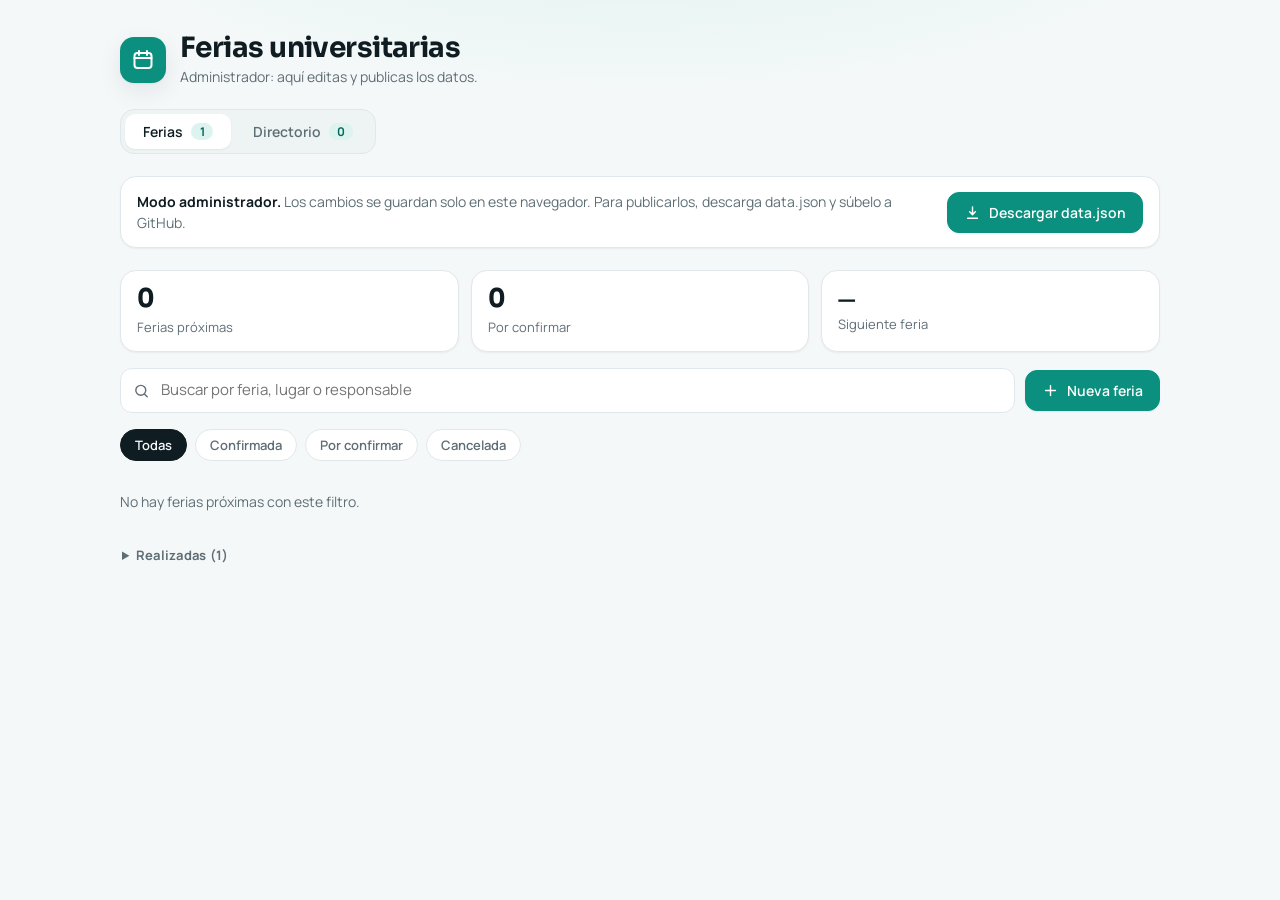
==== admin.html @ 0275025d "Add files via upload" ====
<!doctype html>
<html lang="es" data-mode="admin">
<head>
<meta charset="utf-8">
<meta name="viewport" content="width=device-width,initial-scale=1,viewport-fit=cover">
<meta name="robots" content="noindex">
<title>Ferias Administrador</title>
<meta name="theme-color" content="#F5F8F9" media="(prefers-color-scheme: light)">
<meta name="theme-color" content="#0B1315" media="(prefers-color-scheme: dark)">
<link rel="manifest" href="manifest.webmanifest">
<link rel="icon" type="image/png" href="icon-192.png">
<link rel="apple-touch-icon" href="apple-touch-icon.png">
<link rel="stylesheet" href="https://fonts.googleapis.com/css2?family=Manrope:wght@400;500;600;700&family=Sora:wght@600;700&display=swap">
<link rel="stylesheet" href="app.css">
</head>
<body>
<div class="wrap" id="app">
  <header>
    <div class="brand" id="brand"></div>
    <div>
      <h1>Ferias universitarias</h1>
      <p class="sub">Administrador: aquí editas y publicas los datos.</p>
    </div>
  </header>
  <div class="tabs" role="tablist" id="tabs"></div>
  <div id="notice"></div>
  <section id="panel-ferias" class="panel" role="tabpanel"></section>
  <section id="panel-contactos" class="panel" role="tabpanel" hidden></section>
  <p class="foot" id="foot"></p>
</div>
<div id="sheet-root"></div>
<div id="toast-root" aria-live="polite"></div>
<script src="app.js"></script>
</body>
</html>
---- app.css ----
/* Layout: encabezado con marca, pestañas segmentadas, tarjetas de resumen y filas-tarjeta con bloque de fecha, responsables con avatar y acciones. */
:root{
  --bg:#F5F8F9; --surface:#FFFFFF; --surface-2:#EEF3F4; --ink:#0F1C21; --muted:#5E6E75; --line:#E1E8EB;
  --accent:#0B8F7E; --accent-ink:#FFFFFF; --accent-soft:#DDF3EF; --accent-strong:#06695C;
  --ok:#1E6B47; --ok-bg:#E1F2E8; --warn:#8A5200; --warn-bg:#FDEFD2; --bad:#A8231B; --bad-bg:#FBE3E0;
  --av-s:70%; --av-bg-l:90%; --av-fg-l:28%;
  --shadow-sm:0 1px 2px rgba(15,28,33,.06);
  --shadow:0 1px 2px rgba(15,28,33,.05),0 8px 24px rgba(15,28,33,.08);
  --f-display:'Sora','Segoe UI',system-ui,sans-serif;
  --f-body:'Manrope',system-ui,-apple-system,'Segoe UI',sans-serif;
  color-scheme:light;
}
@media (prefers-color-scheme: dark){
  :root{
    --bg:#0B1315; --surface:#121D20; --surface-2:#182529; --ink:#E8F0F2; --muted:#8FA3AA; --line:#233237;
    --accent:#3FD0BB; --accent-ink:#04201C; --accent-soft:#12302C; --accent-strong:#7BE3D2;
    --ok:#6FD3A0; --ok-bg:#17372A; --warn:#F2BE6B; --warn-bg:#3B2C12; --bad:#FF9C94; --bad-bg:#40201E;
    --av-s:45%; --av-bg-l:24%; --av-fg-l:84%;
    --shadow-sm:0 1px 2px rgba(0,0,0,.4);
    --shadow:0 1px 2px rgba(0,0,0,.4),0 10px 28px rgba(0,0,0,.45);
    color-scheme:dark;
  }
}
*{box-sizing:border-box}
html{-webkit-text-size-adjust:100%;background:var(--bg)}
[hidden]{display:none!important}
body{margin:0;background:radial-gradient(900px 320px at 50% -120px,var(--accent-soft),transparent 70%),var(--bg);background-color:var(--bg);color:var(--ink);font:400 15px/1.5 var(--f-body);
  padding-inline:max(16px,env(safe-area-inset-left,0px)) max(16px,env(safe-area-inset-right,0px));
  padding-top:calc(32px + env(safe-area-inset-top,0px));padding-bottom:calc(72px + env(safe-area-inset-bottom,0px))}
img{max-width:100%}
.wrap{max-width:1040px;margin:0 auto;display:flex;flex-direction:column;gap:22px;min-width:0}
.ic{flex:0 0 auto;display:block}
header{display:flex;align-items:center;gap:14px}
.brand{width:46px;height:46px;border-radius:14px;background:var(--accent);color:var(--accent-ink);display:grid;place-items:center;box-shadow:var(--shadow)}
h1{font:700 28px/1.15 var(--f-display);letter-spacing:-.02em;margin:0;text-wrap:balance}
.sub{color:var(--muted);margin:2px 0 0;font-size:14px}
.foot{color:var(--muted);font-size:12.5px;text-align:center;margin:0}
.tabs{display:inline-flex;align-self:flex-start;background:var(--surface-2);border:1px solid var(--line);border-radius:14px;padding:4px;gap:4px}
.tab{appearance:none;background:none;border:0;border-radius:10px;padding:8px 18px;font:600 14px var(--f-body);color:var(--muted);cursor:pointer;display:flex;align-items:center;gap:8px}
.tab:hover{color:var(--ink)}
.tab[aria-selected="true"]{background:var(--surface);color:var(--ink);box-shadow:var(--shadow-sm)}
.tab .n{font-size:12px;font-weight:700;background:var(--accent-soft);color:var(--accent-strong);border-radius:999px;padding:0 8px;min-width:22px;text-align:center}
.tab .n:empty{display:none}
.tab:focus-visible,.btn:focus-visible,.iconbtn:focus-visible,.fchip:focus-visible,.copy:focus-visible,summary:focus-visible,a:focus-visible{outline:2px solid var(--accent);outline-offset:2px}
.stats{display:grid;grid-template-columns:repeat(auto-fit,minmax(150px,1fr));gap:12px}
.stat{background:var(--surface);border:1px solid var(--line);border-radius:16px;padding:14px 16px;box-shadow:var(--shadow-sm);min-width:0}
.stat .v{font:700 26px/1.1 var(--f-display);letter-spacing:-.02em;font-variant-numeric:tabular-nums}
.stat .v.txt{font-size:19px;padding-top:5px;text-transform:capitalize}
.stat .l{color:var(--muted);font-size:13px;margin-top:4px}
.notice{background:var(--warn-bg);color:var(--warn);padding:12px 16px;border-radius:14px;font-size:14px;font-weight:500}
.adminbar{background:var(--surface);border:1px solid var(--line);border-radius:16px;padding:14px 16px;display:flex;flex-wrap:wrap;gap:12px 16px;align-items:center;box-shadow:var(--shadow-sm)}
.adminbar .txt{flex:1 1 300px;font-size:14px;color:var(--muted)}
.adminbar .txt b{color:var(--ink)}
.adm-actions{display:flex;flex-wrap:wrap;gap:8px;align-items:center}
.toolbar{display:flex;flex-wrap:wrap;gap:10px;align-items:center}
.search{position:relative;flex:1 1 240px;min-width:0}
.search .ic{position:absolute;left:13px;top:50%;transform:translateY(-50%);color:var(--muted);pointer-events:none}
.search input{padding-left:40px}
input,select,textarea{font:inherit;color:var(--ink);background:var(--surface);border:1px solid var(--line);border-radius:12px;padding:10px 13px;width:100%;min-width:0}
input:focus-visible,select:focus-visible,textarea:focus-visible{outline:none;border-color:var(--accent);box-shadow:0 0 0 3px var(--accent-soft)}
textarea{resize:vertical;min-height:80px}
.fchips{display:flex;flex-wrap:wrap;gap:8px}
.fchip{appearance:none;font:600 13px var(--f-body);border:1px solid var(--line);background:var(--surface);color:var(--muted);border-radius:999px;padding:6px 14px;cursor:pointer}
.fchip:hover{color:var(--ink);border-color:var(--muted)}
.fchip[aria-pressed="true"]{background:var(--ink);color:var(--bg);border-color:var(--ink)}
.btn{appearance:none;font:600 14px var(--f-body);border-radius:12px;padding:10px 16px;border:1px solid var(--line);background:var(--surface);color:var(--ink);cursor:pointer;white-space:nowrap;display:inline-flex;align-items:center;gap:8px;justify-content:center}
.btn:hover{border-color:var(--muted)}
.btn.primary{background:var(--accent);color:var(--accent-ink);border-color:var(--accent);box-shadow:var(--shadow-sm)}
.btn.primary:hover{filter:brightness(1.07)}
.btn.danger{color:var(--bad);border-color:var(--bad);background:transparent}
.btn.danger.armed{background:var(--bad);color:var(--surface)}
.iconbtn{appearance:none;width:38px;height:38px;border-radius:11px;border:1px solid var(--line);background:var(--surface);color:var(--muted);display:grid;place-items:center;cursor:pointer}
.iconbtn:hover{color:var(--accent-strong);border-color:var(--accent);background:var(--accent-soft)}
.panel{display:flex;flex-direction:column;gap:16px}
.stack{display:flex;flex-direction:column;gap:14px}
.list{display:flex;flex-direction:column;gap:10px}
.group-title{font:700 12px var(--f-body);letter-spacing:.09em;text-transform:uppercase;color:var(--muted);margin:4px 0 0}
.row{background:var(--surface);border:1px solid var(--line);border-radius:18px;padding:14px 16px;display:grid;gap:10px 18px;align-items:center;min-width:0;box-shadow:var(--shadow-sm);transition:box-shadow .15s,transform .15s,border-color .15s}
.row:hover{box-shadow:var(--shadow);transform:translateY(-1px);border-color:var(--accent-soft)}
.row.feria{grid-template-columns:62px minmax(0,1.3fr) 150px minmax(0,1.2fr) auto;grid-template-areas:"date main time who act"}
.row.feria.noact{grid-template-columns:62px minmax(0,1.3fr) 150px minmax(0,1.2fr);grid-template-areas:"date main time who"}
.row.past{opacity:.72}
.date{grid-area:date;text-align:center;line-height:1.1;background:var(--accent-soft);color:var(--accent-strong);border-radius:14px;padding:8px 0 7px}
.d-num{font:700 24px/1 var(--f-display)}
.d-mon{font-size:11px;font-weight:700;text-transform:uppercase;letter-spacing:.08em;margin-top:3px}
.d-wd{font-size:11px;font-weight:500;opacity:.8;text-transform:capitalize}
.main{grid-area:main;min-width:0}
.name{font-weight:700;overflow-wrap:anywhere}
.meta{display:flex;align-items:center;gap:6px;color:var(--muted);font-size:13.5px;overflow-wrap:anywhere;margin-top:2px}
.tags{display:flex;flex-wrap:wrap;gap:6px;align-items:center;margin-top:6px}
.time{grid-area:time;display:flex;align-items:center;gap:8px;font-weight:600;font-size:14px;font-variant-numeric:tabular-nums;color:var(--ink)}
.time .ic{color:var(--muted)}
.who{grid-area:who;display:flex;flex-wrap:wrap;gap:6px;min-width:0}
.person{display:inline-flex;align-items:center;gap:7px;background:var(--surface-2);border:1px solid var(--line);border-radius:999px;padding:2px 11px 2px 3px;font-size:13px;font-weight:500;min-width:0;overflow-wrap:anywhere}
.av{--h:200;width:24px;height:24px;border-radius:50%;display:inline-grid;place-items:center;flex:0 0 auto;font:700 10px var(--f-body);background:hsl(var(--h) var(--av-s) var(--av-bg-l));color:hsl(var(--h) 55% var(--av-fg-l))}
.av.lg{width:46px;height:46px;font-size:15px}
.none{color:var(--muted);font-size:14px}
.act{grid-area:act}
.pill{display:inline-flex;align-items:center;gap:6px;font:700 12px var(--f-body);border-radius:999px;padding:2px 10px}
.pill::before{content:"";width:6px;height:6px;border-radius:50%;background:currentColor}
.pill.ok{background:var(--ok-bg);color:var(--ok)}
.pill.warn{background:var(--warn-bg);color:var(--warn)}
.pill.bad{background:var(--bad-bg);color:var(--bad)}
.tag-next{font:700 11px var(--f-body);letter-spacing:.06em;text-transform:uppercase;background:var(--accent);color:var(--accent-ink);border-radius:999px;padding:2px 9px}
.notes{color:var(--muted);font-size:13px;margin-top:6px;overflow-wrap:anywhere}
details.pastbox summary{cursor:pointer;font:700 13px var(--f-body);color:var(--muted);padding:6px 2px;letter-spacing:.02em}
details.pastbox .list{margin-top:10px}
.row.contact{grid-template-columns:minmax(0,1.5fr) minmax(0,1fr) minmax(0,1.5fr) minmax(0,1fr) auto;grid-template-areas:"cn ci cc cx act"}
.row.contact.noact{grid-template-columns:minmax(0,1.5fr) minmax(0,1fr) minmax(0,1.5fr) minmax(0,1fr);grid-template-areas:"cn ci cc cx"}
.cn{grid-area:cn;min-width:0;display:flex;align-items:center;gap:12px}
.cn > div{min-width:0}
.ci{grid-area:ci;min-width:0;overflow-wrap:anywhere;font-weight:500}
.cc{grid-area:cc;min-width:0;display:flex;flex-direction:column;gap:4px}
.cx{grid-area:cx;min-width:0;color:var(--muted);font-size:13.5px;overflow-wrap:anywhere}
.cline{display:flex;align-items:center;gap:8px;flex-wrap:wrap;font-size:14px;min-width:0}
.cline a{overflow-wrap:anywhere;font-weight:500;color:var(--accent-strong);text-decoration:none}
.cline a:hover{text-decoration:underline}
.copy{appearance:none;border:1px solid var(--line);background:var(--surface-2);color:var(--muted);border-radius:8px;font:600 12px var(--f-body);padding:2px 9px;cursor:pointer}
.copy:hover{color:var(--accent-strong);border-color:var(--accent)}
.empty{background:var(--surface);border:1px dashed var(--line);border-radius:18px;padding:36px 20px;text-align:center;display:flex;flex-direction:column;gap:10px;align-items:center}
.empty .badge{width:52px;height:52px;border-radius:16px;background:var(--accent-soft);color:var(--accent-strong);display:grid;place-items:center}
.empty h2{font:700 20px var(--f-display);margin:6px 0 0;letter-spacing:-.01em}
.empty p{margin:0 0 6px;color:var(--muted);max-width:46ch}
.backdrop{position:fixed;inset:0;background:rgba(6,12,14,.55);-webkit-backdrop-filter:blur(4px);backdrop-filter:blur(4px);display:flex;align-items:center;justify-content:center;padding:16px;overflow:auto;z-index:20}
.sheet{background:var(--surface);color:var(--ink);border:1px solid var(--line);border-radius:22px;width:min(600px,100%);padding:24px;margin-block:auto;display:flex;flex-direction:column;gap:16px;box-shadow:var(--shadow);animation:up .2s ease-out}
@keyframes up{from{transform:translateY(14px);opacity:0}to{transform:none;opacity:1}}
.sheet h2{font:700 22px var(--f-display);letter-spacing:-.02em;margin:0}
.fields{display:grid;grid-template-columns:1fr 1fr;gap:14px}
.fld{display:flex;flex-direction:column;gap:5px;min-width:0}
.fld.full{grid-column:1 / -1}
.fld label{font:700 13px var(--f-body)}
.hint{font-size:12px;color:var(--muted)}
.ferr{color:var(--bad);font-size:14px;font-weight:500}
.sheet-actions{display:flex;flex-wrap:wrap;gap:8px;align-items:center}
.sheet-actions .sp{flex:1}
.toast{position:fixed;left:50%;transform:translateX(-50%);bottom:calc(20px + env(safe-area-inset-bottom,0px));background:var(--ink);color:var(--bg);padding:10px 18px;border-radius:999px;font-size:14px;font-weight:600;z-index:30;max-width:calc(100% - 32px);box-shadow:var(--shadow)}
@media (max-width:760px){
  body{padding-top:calc(24px + env(safe-area-inset-top,0px))}
  h1{font-size:23px}
  .brand{width:40px;height:40px;border-radius:12px}
  .row.feria,.row.feria.noact{grid-template-columns:60px minmax(0,1fr) auto;grid-template-areas:"date main act" "date time time" "date who who"}
  .row.contact,.row.contact.noact{grid-template-columns:minmax(0,1fr) auto;grid-template-areas:"cn act" "ci ci" "cc cc" "cx cx"}
  .fields{grid-template-columns:1fr}
  .backdrop{align-items:flex-end;padding:0}
  .sheet{width:100%;margin-block:0;border-radius:22px 22px 0 0;padding-bottom:calc(24px + env(safe-area-inset-bottom,0px))}
}
@media (prefers-reduced-motion:reduce){*{transition:none!important;animation:none!important}.row:hover{transform:none}}
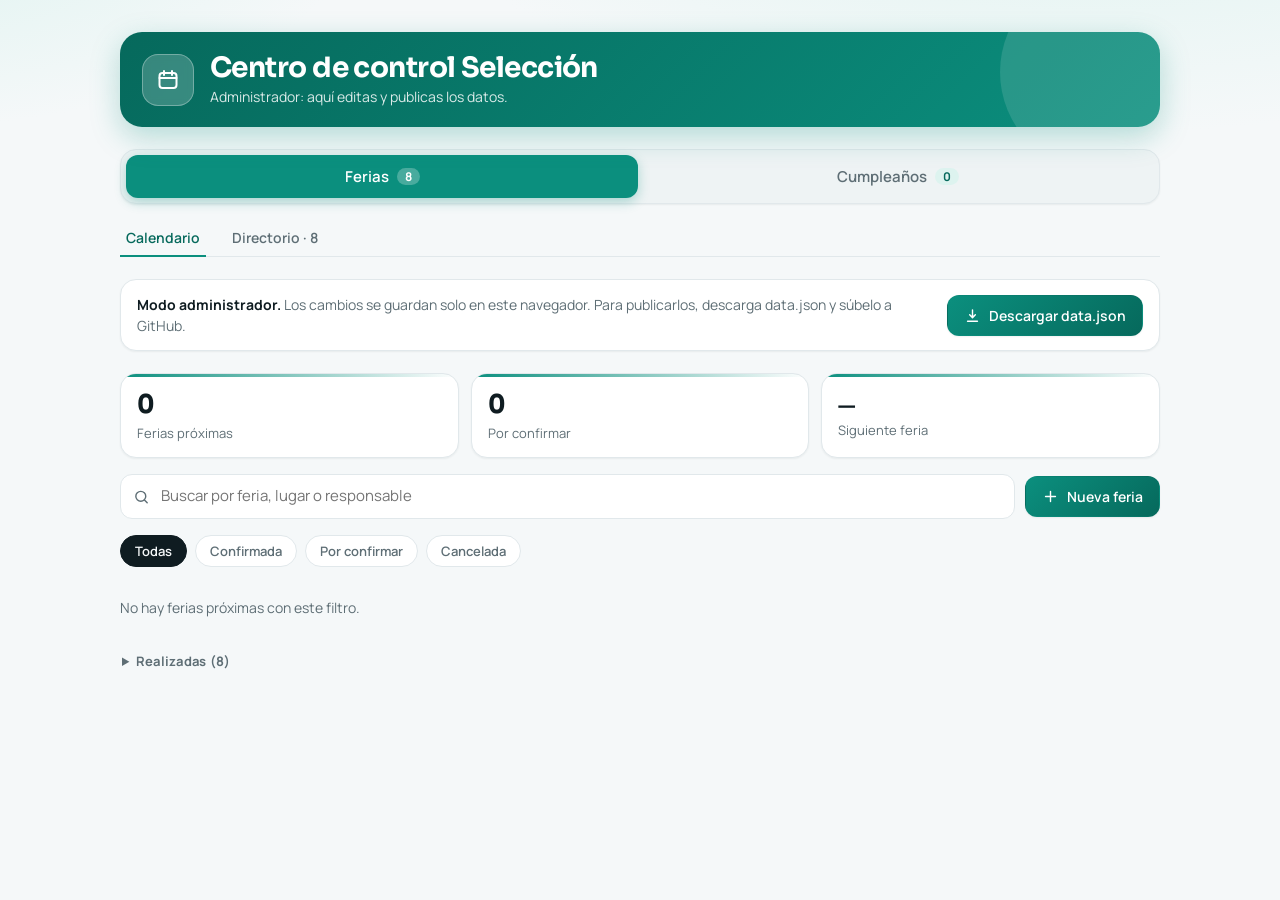
==== commit 226b4845: "Rename admin (3).html to admin.html" ====
--- a/admin.html
+++ b/admin.html
@@ -4,7 +4,7 @@
 <meta charset="utf-8">
 <meta name="viewport" content="width=device-width,initial-scale=1,viewport-fit=cover">
 <meta name="robots" content="noindex">
-<title>Ferias Administrador</title>
+<title>Centro de control Selección · Administrador</title>
 <meta name="theme-color" content="#F5F8F9" media="(prefers-color-scheme: light)">
 <meta name="theme-color" content="#0B1315" media="(prefers-color-scheme: dark)">
 <link rel="manifest" href="manifest.webmanifest">
@@ -18,7 +18,7 @@
   <header>
     <div class="brand" id="brand"></div>
     <div>
-      <h1>Ferias universitarias</h1>
+      <h1>Centro de control Selección</h1>
       <p class="sub">Administrador: aquí editas y publicas los datos.</p>
     </div>
   </header>
--- a/app.css
+++ b/app.css
@@ -102,7 +102,21 @@
 .pill.warn{background:var(--warn-bg);color:var(--warn)}
 .pill.bad{background:var(--bad-bg);color:var(--bad)}
 .tag-next{font:700 11px var(--f-body);letter-spacing:.06em;text-transform:uppercase;background:var(--accent);color:var(--accent-ink);border-radius:999px;padding:2px 9px}
-.notes{color:var(--muted);font-size:13px;margin-top:6px;overflow-wrap:anywhere}
+.calrow,.calbtn{margin-top:6px}
+.calbtn{appearance:none;background:none;border:0;padding:2px 0;font:700 13px var(--f-body);color:var(--accent-strong);cursor:pointer;display:inline-flex;align-items:center;gap:6px}
+.calbtn:hover{text-decoration:underline}
+.calbtn:focus-visible{outline:2px solid var(--accent);outline-offset:2px;border-radius:4px}
+.calopts{display:flex;flex-direction:column;gap:10px}
+.calopts .btn{text-decoration:none;width:100%}
+.pill.mat{background:var(--surface-2);color:var(--ink);border:1px solid var(--line)}
+.pill.mat::before{display:none}
+.pill.mat.none-mat{color:var(--muted)}
+.notebox{grid-column:2 / -1;min-width:0;border-top:1px solid var(--line);padding-top:8px}
+.notebox summary{cursor:pointer;list-style:none;display:inline-flex;align-items:center;gap:6px;font:700 13px var(--f-body);color:var(--accent-strong);padding:2px 0}
+.notebox summary::-webkit-details-marker{display:none}
+.notebox summary::after{content:"";width:7px;height:7px;border-right:2px solid currentColor;border-bottom:2px solid currentColor;transform:rotate(45deg);margin-top:-3px;transition:transform .15s}
+.notebox[open] summary::after{transform:rotate(-135deg);margin-top:3px}
+.notetext{color:var(--muted);font-size:13.5px;margin-top:6px;white-space:pre-line;overflow-wrap:anywhere;max-width:80ch}
 details.pastbox summary{cursor:pointer;font:700 13px var(--f-body);color:var(--muted);padding:6px 2px;letter-spacing:.02em}
 details.pastbox .list{margin-top:10px}
 .row.contact{grid-template-columns:minmax(0,1.5fr) minmax(0,1fr) minmax(0,1.5fr) minmax(0,1fr) auto;grid-template-areas:"cn ci cc cx act"}
@@ -140,8 +154,80 @@
   .brand{width:40px;height:40px;border-radius:12px}
   .row.feria,.row.feria.noact{grid-template-columns:60px minmax(0,1fr) auto;grid-template-areas:"date main act" "date time time" "date who who"}
   .row.contact,.row.contact.noact{grid-template-columns:minmax(0,1fr) auto;grid-template-areas:"cn act" "ci ci" "cc cc" "cx cx"}
+  .tabs{align-self:stretch;display:flex}
+  .tab{flex:1;justify-content:center;padding:8px 6px;gap:5px;font-size:13.5px;min-width:0}
+  .tab .n{padding:0 6px;min-width:20px}
   .fields{grid-template-columns:1fr}
   .backdrop{align-items:flex-end;padding:0}
   .sheet{width:100%;margin-block:0;border-radius:22px 22px 0 0;padding-bottom:calc(24px + env(safe-area-inset-bottom,0px))}
 }
 @media (prefers-reduced-motion:reduce){*{transition:none!important;animation:none!important}.row:hover{transform:none}}
+
+/* ---------- Cumpleaños ---------- */
+.bud{grid-area:time;min-width:0;display:flex;flex-direction:column;gap:5px}
+.bud-top{display:flex;align-items:baseline;gap:6px;flex-wrap:wrap}
+.bud-top b{font:700 16px var(--f-display)}
+.bud-top span{color:var(--muted);font-size:12.5px}
+.bar{height:7px;border-radius:999px;background:var(--surface-2);border:1px solid var(--line);overflow:hidden}
+.bar i{display:block;height:100%;background:var(--accent);border-radius:999px}
+.bar.over i{background:var(--bad)}
+.bud-sub{color:var(--muted);font-size:12.5px}
+.bud-sub .neg{color:var(--bad);font-weight:700}
+.bud-warn{color:var(--warn);background:var(--warn-bg);border-radius:8px;padding:2px 8px;font-size:12px;font-weight:600;align-self:flex-start}
+.cl{list-style:none;margin:6px 0 0;padding:0;display:flex;flex-direction:column;gap:2px;max-width:420px}
+.cl li{display:flex;align-items:center;gap:10px;padding:5px 0;border-bottom:1px dashed var(--line);font-size:14px}
+.cl li:last-child{border-bottom:0}
+.cmark{width:20px;height:20px;border-radius:6px;border:1.5px solid var(--muted);display:grid;place-items:center;flex:none;color:var(--accent-ink)}
+.cl li.done .cmark{background:var(--accent);border-color:var(--accent)}
+.cl li.done .cname{color:var(--muted);text-decoration:line-through}
+.cname{flex:1;min-width:0;overflow-wrap:anywhere}
+.ccost{color:var(--muted);font-variant-numeric:tabular-nums;white-space:nowrap}
+.items{display:flex;flex-direction:column;gap:8px}
+.itrow{display:grid;grid-template-columns:auto minmax(0,1fr) 110px auto;gap:8px;align-items:center}
+.itrow .ck{width:20px;height:20px;padding:0;accent-color:var(--accent)}
+.itrow .iconbtn{width:36px;height:36px}
+.btn.additem{align-self:flex-start;padding:7px 12px;font-size:13px}
+@media (min-width:761px){
+  .row.feria.cumple{grid-template-columns:62px minmax(0,1.3fr) 200px minmax(0,1.1fr) auto}
+  .row.feria.cumple.noact{grid-template-columns:62px minmax(0,1.3fr) 200px minmax(0,1.1fr)}
+}
+@media (max-width:760px){
+  .itrow{grid-template-columns:auto minmax(0,1fr) 92px auto}
+}
+
+/* Sub-pestañas dentro de Ferias */
+.subtabs{display:flex;gap:8px;flex-wrap:wrap}
+.subtabs[hidden]{display:none}
+
+/* ---------- Pulido visual ---------- */
+body{background:radial-gradient(1000px 420px at 85% -160px,var(--accent-soft),transparent 70%),radial-gradient(700px 300px at -10% -80px,var(--accent-soft),transparent 70%),var(--bg);background-color:var(--bg)}
+header{background:linear-gradient(135deg,var(--accent-strong),var(--accent));color:var(--accent-ink);border-radius:22px;padding:20px 22px;gap:16px;box-shadow:0 10px 30px rgba(11,143,126,.28);position:relative;overflow:hidden}
+header::after{content:"";position:absolute;right:-40px;top:-60px;width:200px;height:200px;border-radius:50%;background:rgba(255,255,255,.12);pointer-events:none}
+header .sub{color:rgba(255,255,255,.85)}
+header h1{color:#fff}
+.brand{width:52px;height:52px;border-radius:16px;background:rgba(255,255,255,.2);color:#fff;box-shadow:inset 0 0 0 1px rgba(255,255,255,.3);backdrop-filter:blur(4px)}
+@media (prefers-color-scheme:dark){header{background:linear-gradient(135deg,#0A5C52,#0B8F7E);box-shadow:0 10px 30px rgba(0,0,0,.4)}}
+.tabs{align-self:stretch;display:flex;border-radius:16px;padding:5px;box-shadow:var(--shadow-sm)}
+.tab{flex:1;justify-content:center;padding:11px 18px;font-size:15px;border-radius:12px}
+.tab[aria-selected="true"]{background:var(--accent);color:var(--accent-ink);box-shadow:0 4px 12px rgba(11,143,126,.3)}
+.tab[aria-selected="true"] .n{background:rgba(255,255,255,.25);color:var(--accent-ink)}
+.subtabs{gap:6px;border-bottom:1px solid var(--line);padding-bottom:0;margin-top:-6px}
+.subtabs .fchip{border:0;background:none;border-radius:0;padding:8px 6px;margin-right:14px;font-size:14px;border-bottom:2.5px solid transparent;margin-bottom:-1px}
+.subtabs .fchip[aria-pressed="true"]{background:none;color:var(--accent-strong);border-bottom-color:var(--accent)}
+.stat{position:relative;overflow:hidden;padding-top:17px}
+.stat::before{content:"";position:absolute;left:0;top:0;right:0;height:3px;background:linear-gradient(90deg,var(--accent),transparent)}
+.row{position:relative;overflow:hidden;padding-left:20px}
+.row::before{content:"";position:absolute;left:0;top:0;bottom:0;width:4px;background:var(--accent);opacity:.55}
+.row.past::before{background:var(--muted);opacity:.3}
+.date{background:linear-gradient(160deg,var(--accent-soft),var(--surface-2));border:1px solid var(--line)}
+.d-num{font-family:var(--f-display)}
+.row:has(.tag-next){border-color:var(--accent);box-shadow:0 0 0 3px var(--accent-soft),var(--shadow)}
+.row:has(.tag-next)::before{opacity:1}
+.group-title{display:flex;align-items:center;gap:10px}
+.group-title::after{content:"";flex:1;height:1px;background:var(--line)}
+.btn.primary{background:linear-gradient(135deg,var(--accent),var(--accent-strong));border-color:transparent}
+.btn.primary:hover{filter:brightness(1.07)}
+.bar i{background:linear-gradient(90deg,var(--accent),var(--accent-strong))}
+.bar.over i{background:var(--bad)}
+@media (max-width:760px){header{padding:16px 16px;border-radius:20px}.tab{padding:10px 8px;font-size:14px}}
+#panel-cumpleanos .stat .v.txt{text-transform:none;font-size:17px;line-height:1.3;padding-top:2px;overflow-wrap:anywhere}
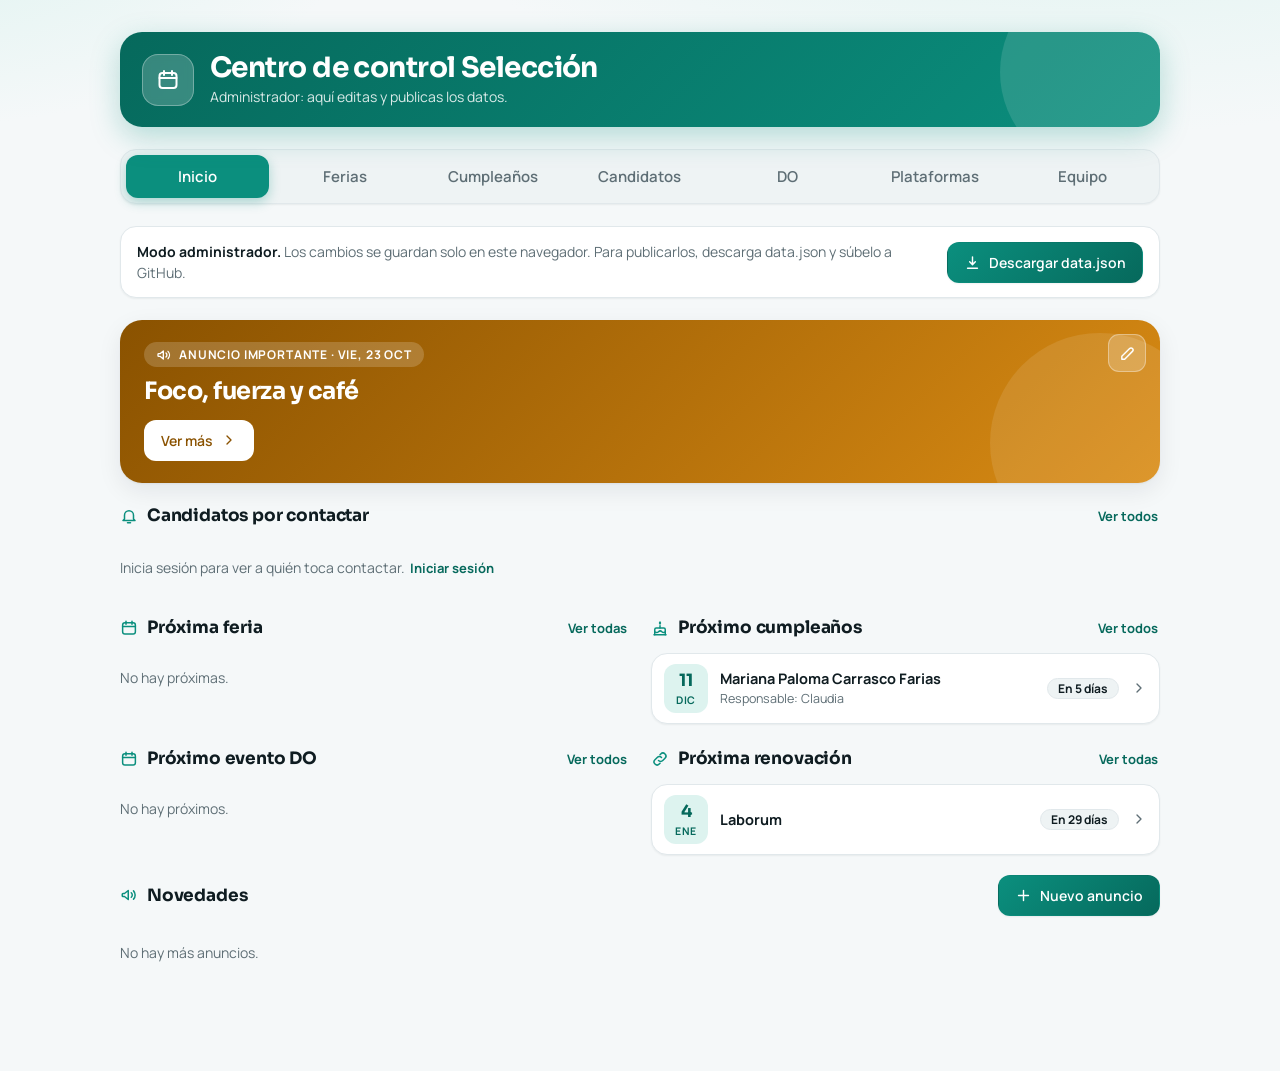
==== commit 913626e9: "Add files via upload" ====
--- a/admin.html
+++ b/admin.html
@@ -30,6 +30,9 @@
 </div>
 <div id="sheet-root"></div>
 <div id="toast-root" aria-live="polite"></div>
+<script src="supabase.min.js"></script>
+<script src="candidatos-config.js"></script>
 <script src="app.js"></script>
+<script src="candidatos.js"></script>
 </body>
 </html>
--- a/app.css
+++ b/app.css
@@ -231,3 +231,163 @@
 .bar.over i{background:var(--bad)}
 @media (max-width:760px){header{padding:16px 16px;border-radius:20px}.tab{padding:10px 8px;font-size:14px}}
 #panel-cumpleanos .stat .v.txt{text-transform:none;font-size:17px;line-height:1.3;padding-top:2px;overflow-wrap:anywhere}
+
+/* ---------- Inicio ---------- */
+#panel-inicio{display:flex;flex-direction:column;gap:20px}
+.soon{display:flex;flex-direction:column;gap:8px}
+.soonrow{appearance:none;width:100%;text-align:left;font:500 15px var(--f-body);color:var(--ink);background:var(--warn-bg);border:1px solid transparent;border-radius:16px;padding:12px 16px;display:flex;align-items:center;gap:12px;cursor:pointer}
+.soonrow span{flex:1;min-width:0;overflow-wrap:anywhere}
+.soonrow .ic{color:var(--warn)}
+.soonrow b{color:var(--warn)}
+.soonrow:hover{border-color:var(--warn)}
+.blk{display:flex;flex-direction:column;gap:12px;min-width:0}
+.blkhead{display:flex;align-items:center;justify-content:space-between;gap:10px;flex-wrap:wrap}
+.blkhead h2{margin:0;font:700 17px var(--f-display);display:flex;align-items:center;gap:9px;letter-spacing:-.01em}
+.blkhead h2 .ic{color:var(--accent)}
+.linkbtn{appearance:none;background:none;border:0;font:700 13px var(--f-body);color:var(--accent-strong);cursor:pointer;padding:4px 2px}
+.linkbtn:hover{text-decoration:underline}
+.avlist{display:flex;flex-direction:column;gap:10px}
+.aviso{display:grid;grid-template-columns:auto minmax(0,1fr) auto;gap:14px;align-items:start;background:var(--surface);border:1px solid var(--line);border-radius:18px;padding:14px 16px;box-shadow:var(--shadow-sm)}
+.aviso.imp{border-color:var(--warn);background:linear-gradient(135deg,var(--warn-bg),var(--surface) 70%)}
+.avic{width:36px;height:36px;border-radius:11px;background:var(--accent-soft);color:var(--accent-strong);display:grid;place-items:center}
+.aviso.imp .avic{background:var(--warn-bg);color:var(--warn)}
+.avtop{display:flex;align-items:center;gap:8px;flex-wrap:wrap}
+.avtop h3{margin:0;font:700 16px var(--f-display);letter-spacing:-.01em;overflow-wrap:anywhere}
+.avtext{margin:4px 0 0;color:var(--ink);white-space:pre-line;overflow-wrap:anywhere;font-size:14.5px}
+.avmeta{margin-top:6px;display:flex;gap:14px;flex-wrap:wrap;color:var(--muted);font-size:12.5px;text-transform:capitalize}
+.avlink{display:inline-flex;align-items:center;gap:5px;color:var(--accent-strong);font-weight:700;text-decoration:none;text-transform:none}
+.avlink:hover{text-decoration:underline}
+.empty.small{padding:20px}
+.empty.small p{margin:0}
+.twocol{display:grid;grid-template-columns:1fr 1fr;gap:22px}
+.minilist{display:flex;flex-direction:column;gap:8px}
+.mini{appearance:none;width:100%;text-align:left;font:inherit;color:var(--ink);background:var(--surface);border:1px solid var(--line);border-radius:16px;padding:10px 12px;display:flex;align-items:center;gap:12px;cursor:pointer;box-shadow:var(--shadow-sm);transition:border-color .15s,transform .15s}
+.mini:hover{border-color:var(--accent);transform:translateY(-1px)}
+.mini>.ic{color:var(--muted)}
+.mdate{width:44px;flex:none;text-align:center;line-height:1.05;background:var(--accent-soft);color:var(--accent-strong);border-radius:12px;padding:6px 0}
+.mdate b{display:block;font:700 17px var(--f-display)}
+.mdate span{font:700 10.5px var(--f-body);letter-spacing:.06em;text-transform:uppercase}
+.mtxt{flex:1;min-width:0}
+.mname{font-weight:700;font-size:14.5px;overflow-wrap:anywhere}
+.msub{color:var(--muted);font-size:12.5px;overflow-wrap:anywhere}
+.mini .pill{flex:none}
+@media (max-width:760px){
+  .twocol{grid-template-columns:1fr}
+  .aviso{grid-template-columns:auto minmax(0,1fr) auto;padding:12px 14px;gap:12px}
+}
+.avmeta{text-transform:none}
+.avmeta span:first-child{display:inline-block}
+.avmeta span:first-child::first-letter{text-transform:uppercase}
+.aviso .act{grid-area:auto;grid-column:3;grid-row:1}
+/* Inicio más sintético */
+.avtext{display:-webkit-box;-webkit-line-clamp:2;-webkit-box-orient:vertical;overflow:hidden}
+.avmeta{text-transform:capitalize}
+.avmeta span:first-child::first-letter{text-transform:none}
+
+/* ---------- Plataformas y DO ---------- */
+.btn.openbtn{align-self:flex-start;text-decoration:none;background:var(--accent-soft);color:var(--accent-strong);border-color:transparent;padding:8px 14px}
+.btn.openbtn:hover{border-color:var(--accent)}
+.row.plat.expired::before{background:var(--bad);opacity:.8}
+@media (min-width:761px){
+  .row.feria.plat{grid-template-columns:62px minmax(0,1.3fr) 200px minmax(0,1.1fr) auto}
+  .row.feria.plat.noact{grid-template-columns:62px minmax(0,1.3fr) 200px minmax(0,1.1fr)}
+}
+@media (max-width:760px){
+  .tabs{overflow-x:auto;scrollbar-width:none}
+  .tabs::-webkit-scrollbar{display:none}
+  .tab{flex:1 0 auto;padding:10px 12px}
+  .tab[aria-selected="true"]{position:sticky}
+}
+/* Pestañas en celular: sin solapamientos, desplazables */
+@media (max-width:760px){
+  .tabs{display:flex;flex-wrap:nowrap;overflow-x:auto;-webkit-overflow-scrolling:touch}
+  .tab{flex:0 0 auto;min-width:max-content;white-space:nowrap;padding:10px 14px}
+  .tab[aria-selected="true"]{position:static}
+  .tab .n{flex:none}
+}
+.mini>.ic{flex:none}
+.mini .pill{flex:0 1 auto;max-width:44%;white-space:normal;line-height:1.25}
+
+/* ---------- Banner de anuncios ---------- */
+.banner{position:relative;overflow:hidden;border-radius:22px;padding:22px 24px;color:#fff;background:linear-gradient(135deg,#0A5C52,#0B8F7E);background-size:cover;background-position:center;box-shadow:var(--shadow);display:flex;flex-direction:column;gap:8px;align-items:flex-start}
+.banner.imp:not(.hasimg){background:linear-gradient(135deg,#8A5200,#D98B14)}
+.banner::after{content:"";position:absolute;right:-50px;bottom:-70px;width:220px;height:220px;border-radius:50%;background:rgba(255,255,255,.1);pointer-events:none}
+.bnlabel{display:inline-flex;align-items:center;gap:7px;font:700 12px var(--f-body);letter-spacing:.07em;text-transform:uppercase;background:rgba(255,255,255,.18);border-radius:999px;padding:4px 12px}
+.bntitle{margin:2px 0 0;font:700 24px/1.2 var(--f-display);letter-spacing:-.02em;text-wrap:balance;overflow-wrap:anywhere;max-width:34ch;color:#fff}
+.bntext{margin:0;font-size:15px;max-width:60ch;color:rgba(255,255,255,.92);white-space:pre-line;overflow-wrap:anywhere;display:-webkit-box;-webkit-line-clamp:3;-webkit-box-orient:vertical;overflow:hidden}
+.btn.bnbtn{background:#fff;color:#0A5C52;border-color:transparent;text-decoration:none;margin-top:6px;position:relative;z-index:1}
+.banner.imp:not(.hasimg) .btn.bnbtn{color:#8A5200}
+.bnedit{position:absolute;top:14px;right:14px;z-index:1}
+.bnedit .iconbtn{background:rgba(255,255,255,.2);border-color:rgba(255,255,255,.35);color:#fff}
+.bnedit .iconbtn:hover{background:#fff;color:#0A5C52}
+@media (max-width:760px){.banner{padding:18px 18px;border-radius:20px}.bntitle{font-size:20px}}
+
+/* ---------- Equipo ---------- */
+.av.xl{width:64px;height:64px;font-size:22px;font-family:var(--f-display)}
+.ph{width:64px;height:64px;border-radius:50%;object-fit:cover;flex:none;border:2px solid var(--surface);box-shadow:0 0 0 1px var(--line),var(--shadow-sm);background:var(--surface-2)}
+.ph.lg{width:84px;height:84px}
+.pgrid{display:grid;grid-template-columns:repeat(auto-fill,minmax(270px,1fr));gap:14px}
+.pcard{background:var(--surface);border:1px solid var(--line);border-radius:20px;padding:16px;display:flex;flex-direction:column;gap:12px;box-shadow:var(--shadow-sm);min-width:0}
+.phead{display:flex;align-items:center;gap:14px;min-width:0}
+.pinfo{flex:1;min-width:0}
+.pinfo .name{font:700 16px var(--f-display);letter-spacing:-.01em;overflow-wrap:anywhere}
+.pcontact{display:flex;flex-direction:column;gap:6px;border-top:1px solid var(--line);padding-top:10px}
+.photoedit{display:flex;align-items:center;gap:16px;flex-wrap:wrap}
+.photoctl{display:flex;flex-direction:column;gap:8px;align-items:flex-start;min-width:0}
+.photoctl input[type=file]{padding:8px;font-size:13px;max-width:100%}
+.photoctl .btn{padding:6px 12px;font-size:13px}
+.cline.bday{color:var(--muted);gap:7px}.cline.bday .ic{color:var(--accent)}
+.calopts .btn.calalt{background:transparent;color:var(--muted);font-weight:500}
+
+/* Ferias por persona */
+.fstats{display:grid;grid-template-columns:1fr 1fr;gap:8px}
+.fstats>div{background:var(--surface-2);border:1px solid var(--line);border-radius:14px;padding:8px 12px;display:flex;flex-direction:column}
+.fstats b{font:700 20px/1.1 var(--f-display);font-variant-numeric:tabular-nums}
+.fstats span{color:var(--muted);font-size:12px}
+.fdet{grid-column:auto}
+.flabel{font:700 11px var(--f-body);letter-spacing:.08em;text-transform:uppercase;color:var(--muted);margin-top:8px}
+.flist{list-style:none;margin:4px 0 0;padding:0;display:flex;flex-direction:column;gap:3px;font-size:13.5px}
+.flist li{display:flex;gap:10px}
+.fdate{color:var(--muted);min-width:64px;text-transform:capitalize}
+.fname{overflow-wrap:anywhere}
+.ph.sm{width:48px;height:48px}
+.av.lg{width:48px;height:48px;font-size:16px;font-family:var(--f-display)}
+#panel-asistencia{display:flex;flex-direction:column;gap:16px}
+.agrid{display:grid;grid-template-columns:repeat(auto-fill,minmax(270px,1fr));gap:14px}
+.acard{background:var(--surface);border:1px solid var(--line);border-radius:20px;padding:14px 16px;display:flex;flex-direction:column;gap:12px;box-shadow:var(--shadow-sm);min-width:0}
+
+/* ---------- Candidatos ---------- */
+.row.cand{grid-template-columns:minmax(0,1.3fr) minmax(0,1.1fr) minmax(0,1.2fr) auto;grid-template-areas:"cn cf cw act"}
+.row.cand.alert::before{background:var(--warn);opacity:1}
+.row.cand .notebox{grid-column:1 / -1}
+.row.cand .act{display:flex;gap:6px;align-items:center}
+.csub{color:var(--muted);font-size:13.5px;overflow-wrap:anywhere}
+.cf{grid-area:cf;min-width:0;display:flex;flex-direction:column;gap:4px;font-size:13.5px}
+.cf .cline{font-size:13.5px;font-weight:600}
+.cf .cline .ic{color:var(--muted)}
+.ccontact{display:flex;flex-direction:column;gap:2px}
+.ccontact a{display:inline-flex;align-items:center;gap:6px;color:var(--accent-strong);text-decoration:none;overflow-wrap:anywhere;min-width:0}
+.ccontact a:hover{text-decoration:underline}
+.cw{grid-area:cw;min-width:0;display:flex;flex-wrap:wrap;gap:6px;align-items:center}
+.stars{color:var(--warn);font-size:14px;letter-spacing:1px;line-height:1}
+.stars .off{color:var(--line)}
+.cfilter{width:auto;flex:0 1 220px}
+.whoami{display:flex;flex-wrap:wrap;align-items:center;gap:6px 14px;color:var(--muted);font-size:13px}
+.whoami>span{flex:1 1 auto;min-width:0}
+.whoami b{color:var(--ink);font-weight:600}
+.whoami .linkbtn{display:inline-flex;align-items:center;gap:5px}
+.cvcur{display:flex;align-items:center;gap:8px;font-size:14px;margin-bottom:4px}
+.cvcur a{color:var(--accent-strong);font-weight:600;overflow-wrap:anywhere}
+.ckline{display:flex;gap:10px;align-items:flex-start;font:500 14px var(--f-body)!important;cursor:pointer}
+.ckline input{width:20px;height:20px;flex:none;margin:1px 0 0;padding:0;accent-color:var(--accent)}
+.cerr{color:var(--bad)!important;font-weight:500}
+.btn[disabled]{opacity:.6;cursor:progress}
+.candblk .mini .av{flex:none}
+@media (max-width:760px){
+  .row.cand{grid-template-columns:minmax(0,1fr) auto;grid-template-areas:"cn act" "cf cf" "cw cw"}
+  .cfilter{flex:1 1 100%}
+}
+.clogin{display:flex;flex-direction:column;gap:6px;width:min(340px,100%);text-align:left;margin-top:4px}
+.clogin label{font:700 13px var(--f-body);margin-top:6px}
+.clogin .btn{margin-top:12px}
+.clogin .cerr{margin:6px 0 0;font-size:13.5px;max-width:none}
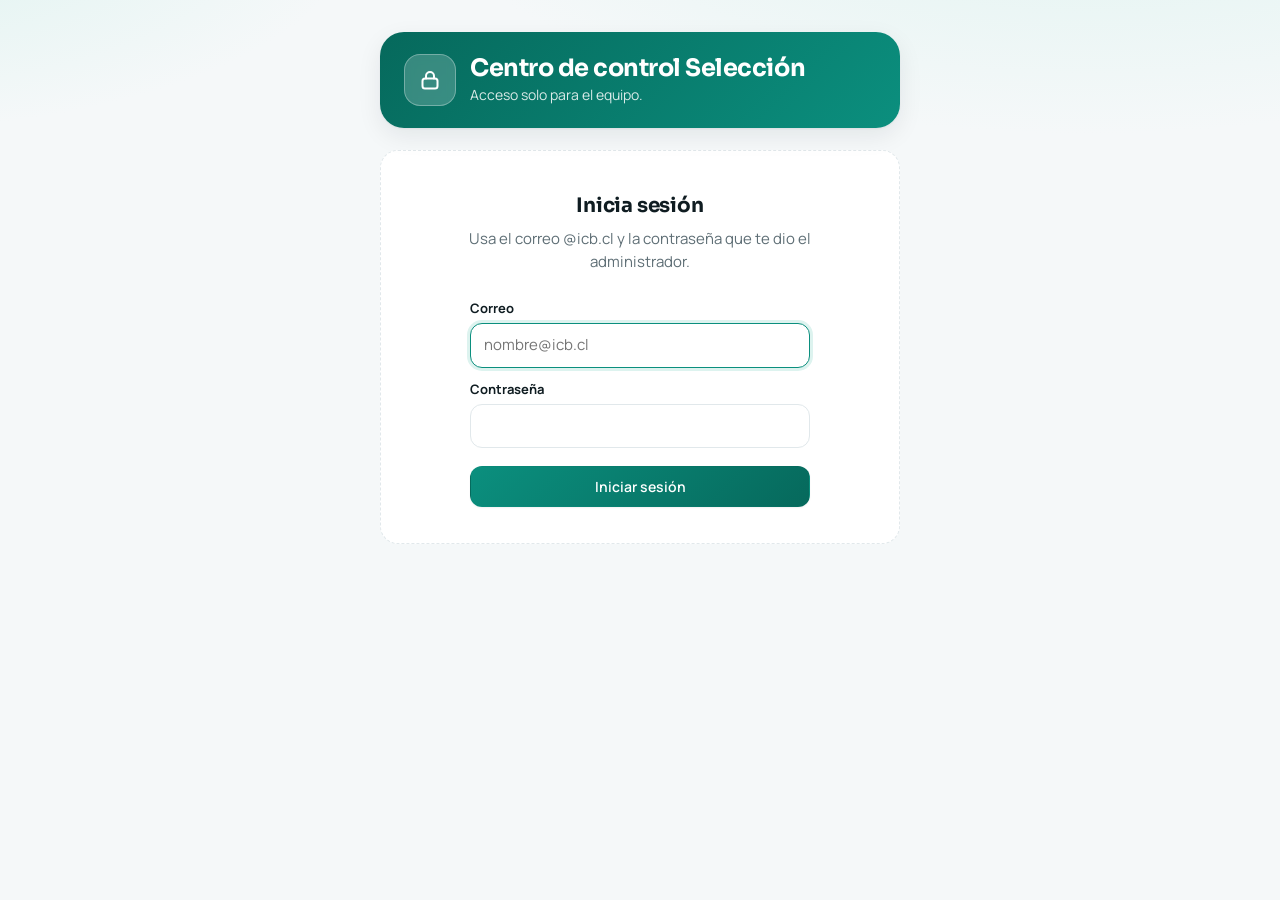
==== commit aa259bee: "Add files via upload" ====
--- a/admin.html
+++ b/admin.html
@@ -1,5 +1,5 @@
 <!doctype html>
-<html lang="es" data-mode="admin">
+<html class="locked" lang="es" data-mode="admin">
 <head>
 <meta charset="utf-8">
 <meta name="viewport" content="width=device-width,initial-scale=1,viewport-fit=cover">
@@ -32,6 +32,7 @@
 <div id="toast-root" aria-live="polite"></div>
 <script src="supabase.min.js"></script>
 <script src="candidatos-config.js"></script>
+<script src="sesion.js"></script>
 <script src="app.js"></script>
 <script src="candidatos.js"></script>
 </body>
--- a/app.css
+++ b/app.css
@@ -391,3 +391,34 @@
 .clogin label{font:700 13px var(--f-body);margin-top:6px}
 .clogin .btn{margin-top:12px}
 .clogin .cerr{margin:6px 0 0;font-size:13.5px;max-width:none}
+.carea{color:var(--muted);font-size:13px;overflow-wrap:anywhere}
+.sheet.wide{width:min(940px,100%)}
+.imeta{margin:0;color:var(--muted);font-size:13.5px}
+.imeta b{color:var(--ink);font-weight:600}
+.itable{overflow-x:auto;border:1px solid var(--line);border-radius:14px;max-height:52vh;overflow-y:auto}
+.itable table{border-collapse:collapse;width:100%;min-width:640px;font-size:13.5px}
+.itable th{position:sticky;top:0;background:var(--surface-2);text-align:left;font:700 12.5px var(--f-body);color:var(--muted);padding:9px 10px;border-bottom:1px solid var(--line);z-index:1}
+.itable td{padding:8px 10px;border-bottom:1px solid var(--line);vertical-align:middle}
+.itable tr:last-child td{border-bottom:0}
+.itable tr.off td{opacity:.5}
+.itable td:first-child{width:36px}
+.itable input[type=checkbox]{width:18px;height:18px;padding:0;accent-color:var(--accent)}
+.itable input[type=month]{padding:6px 8px;font-size:13px;width:150px}
+.isub{color:var(--muted);font-size:12px;margin-top:2px}
+.isum{margin:0;font:600 13.5px var(--f-body)}
+
+/* ---------- Ingreso a la app ---------- */
+html.locked #app,html.locked #sheet-root{display:none}
+.gate{display:none}
+html.locked .gate{display:block}
+.gate-card{max-width:520px;margin:0 auto;display:flex;flex-direction:column;gap:22px}
+.gate-brand{display:flex;align-items:center;gap:14px;position:relative;overflow:hidden;border-radius:24px;padding:22px 24px;background:linear-gradient(135deg,#06695C,#0B8F7E);color:#fff;box-shadow:var(--shadow)}
+.gate-brand h1{color:#fff;font-size:24px}
+.gate-brand .sub{color:rgba(255,255,255,.85)}
+.gate-brand .brand{flex:none}
+.gate-box{align-items:center}
+.gate-box .clogin{margin-inline:auto}
+.gate-wait{margin:0;color:var(--muted)}
+.foot{display:flex;flex-wrap:wrap;justify-content:center;align-items:center;gap:4px 10px}
+.footses{display:inline-flex;flex-wrap:wrap;align-items:center;justify-content:center;gap:4px 12px}
+.footses b{color:var(--ink);font-weight:600}
